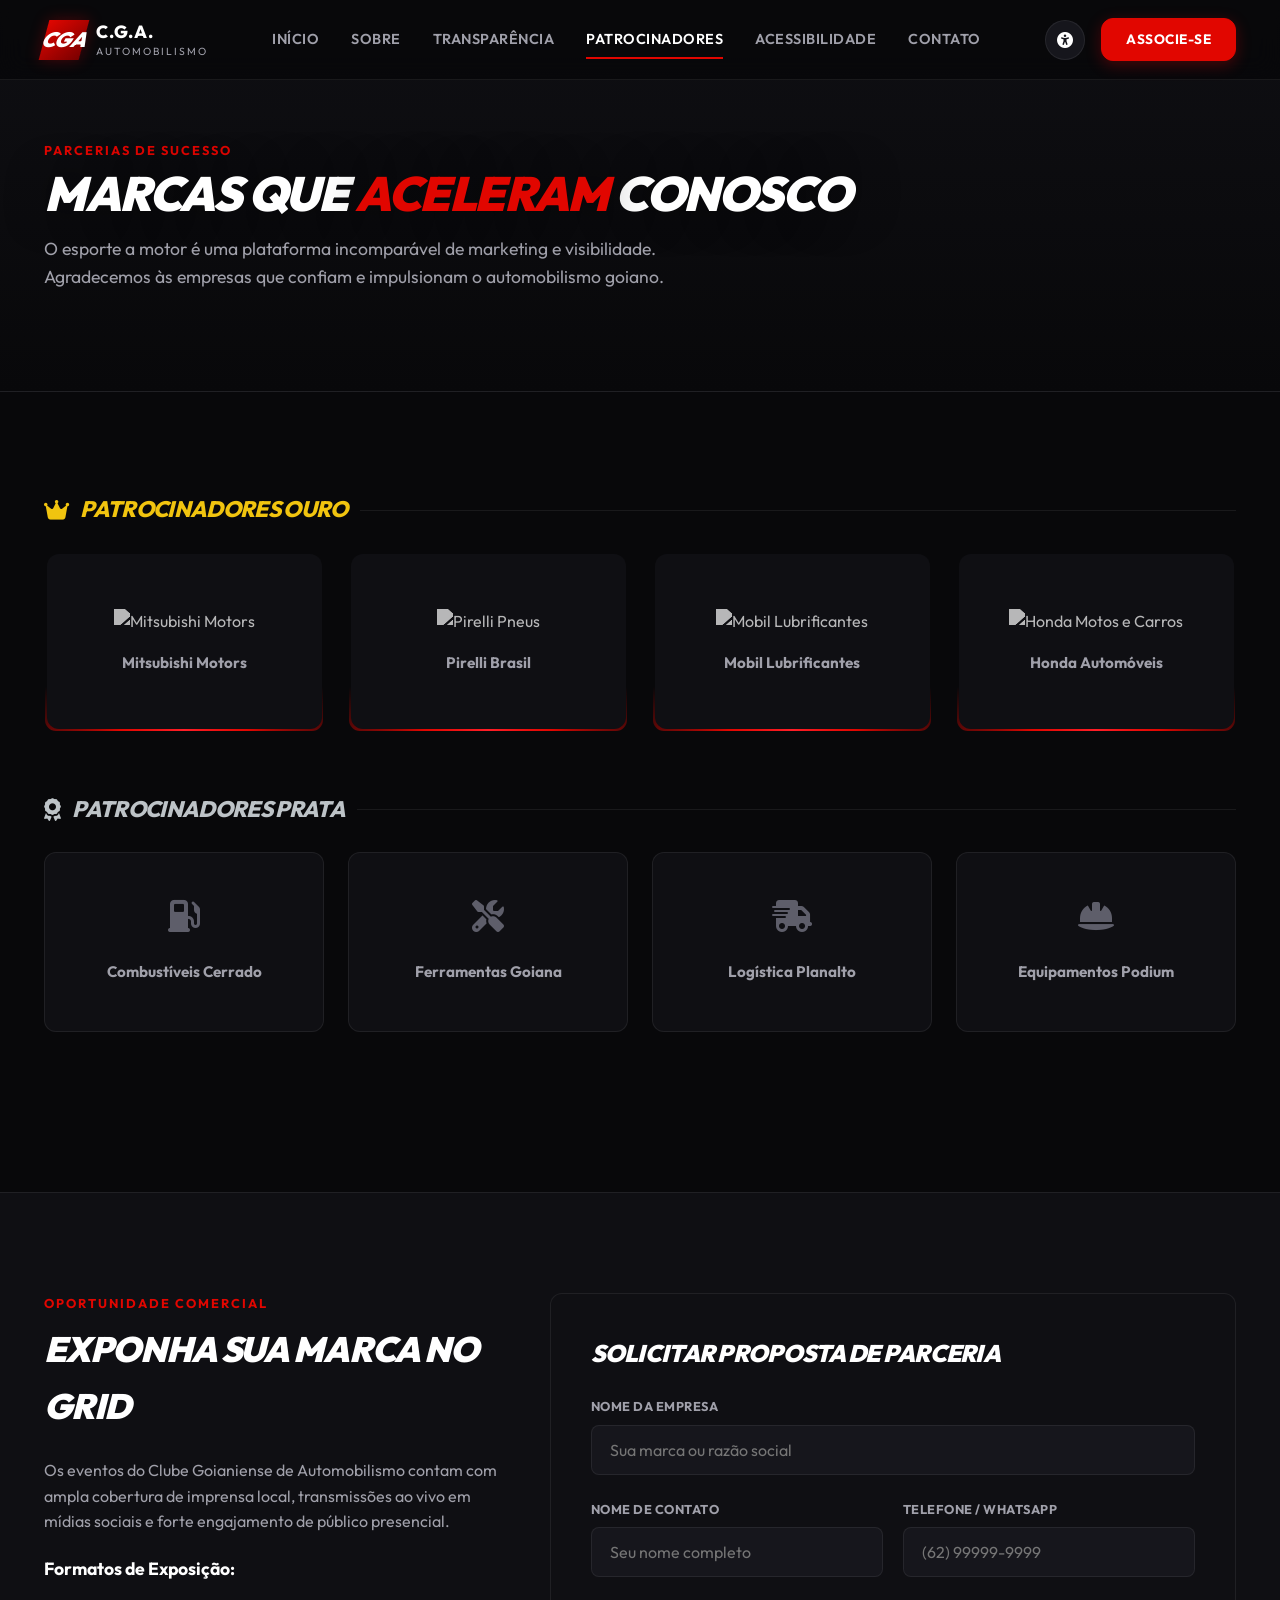
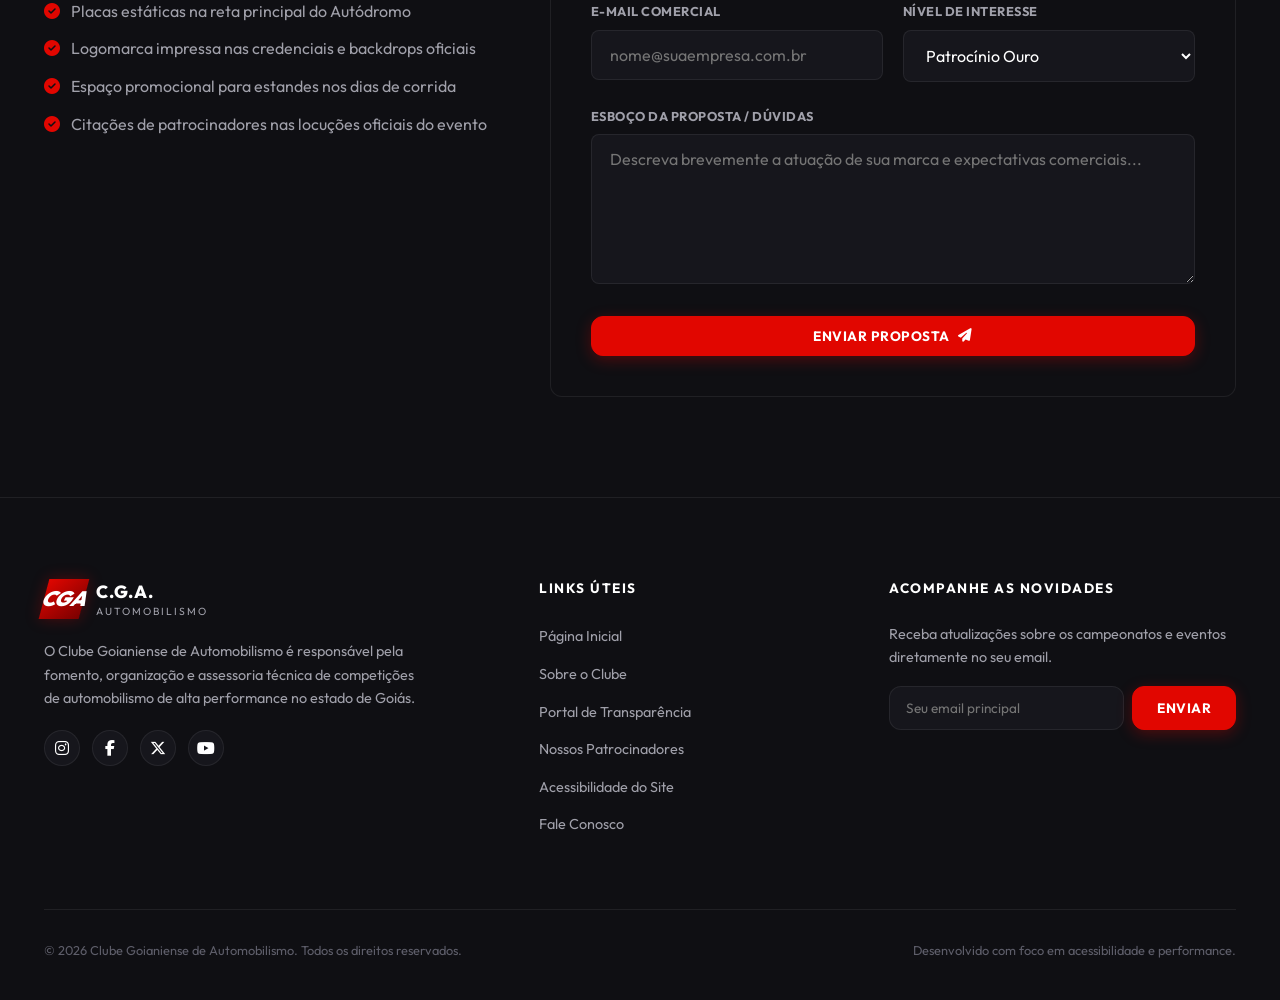
==== patrocinadores.html @ c47cb00b "Convert website from PHP to static HTML for GitHub Pages compatibility" ====
<!DOCTYPE html>
<html lang="pt-BR">
<head>
    <meta charset="UTF-8">
    <meta name="viewport" content="width=device-width, initial-scale=1.0">
    
    <!-- SEO Optimization Meta Tags -->
    <title>Nossos Patrocinadores | Clube Goianiense de Automobilismo</title>
    <meta name="description" content="Veja as marcas que apoiam o automobilismo em Goiás. Descubra os benefícios de patrocinar os eventos da CGA e fale conosco.">
    <meta name="keywords" content="automobilismo, goiania, competições, corridas, kart, marcas e pilotos, automobilismo goiano, cga, clube goianiense">
    <meta name="robots" content="index, follow">
    <link rel="canonical" href="https://cgautomobilismo.com.br/patrocinadores.html">
    
    <!-- Open Graph Tags (Social Media Integration) -->
    <meta property="og:type" content="website">
    <meta property="og:title" content="Nossos Patrocinadores | CGA">
    <meta property="og:description" content="Organização oficial de eventos automobilísticos e competições em Goiás.">
    <meta property="og:url" content="https://cgautomobilismo.com.br/patrocinadores.html">
    <meta property="og:site_name" content="Clube Goianiense de Automobilismo">
    
    <!-- Stylesheets -->
    <link rel="stylesheet" href="assets/css/style.css">
    
    <!-- Font Awesome (for modern icons) -->
    <link rel="stylesheet" href="https://cdnjs.cloudflare.com/ajax/libs/font-awesome/6.4.0/css/all.min.css">
</head>
<body>
    <!-- Accessibility Skip Link -->
    <a href="#main-content" class="skip-link">Pular para o conteúdo principal</a>

    <!-- Top Site Header -->
    <header class="site-header" id="site-header">
        <div class="container nav-container">
            <!-- Brand Logo -->
            <a href="index.html" class="logo" id="logo-cga" aria-label="Clube Goianiense de Automobilismo - Página Inicial">
                <div class="logo-icon">CGA</div>
                <div class="logo-text">
                    C.G.A.
                    <span>Automobilismo</span>
                </div>
            </a>

            <!-- Main Menu Navigation -->
            <nav class="main-nav" id="main-nav" aria-label="Menu principal">
                <a href="index.html" class="nav-link" id="nav-home">Início</a>
                <a href="sobre.html" class="nav-link" id="nav-sobre">Sobre</a>
                <a href="transparencia.html" class="nav-link" id="nav-transparencia">Transparência</a>
                <a href="patrocinadores.html" class="nav-link active" id="nav-patrocinadores">Patrocinadores</a>
                <a href="acessibilidade.html" class="nav-link" id="nav-acessibilidade">Acessibilidade</a>
                <a href="contato.html" class="nav-link" id="nav-contato">Contato</a>
            </nav>

            <!-- Header Action Items -->
            <div class="header-actions">
                <button class="access-widget-btn" id="access-widget-btn" aria-label="Abrir opções de acessibilidade" aria-haspopup="true" aria-expanded="false">
                    <i class="fa-solid fa-universal-access"></i>
                </button>
                <a href="contato.html?ref=associar" class="btn btn-primary" id="btn-header-join">Associe-se</a>
                <button class="menu-toggle" id="menu-toggle" aria-label="Abrir menu de navegação" aria-expanded="false" aria-controls="main-nav">
                    <span></span>
                    <span></span>
                    <span></span>
                </button>
            </div>
        </div>
    </header>

    <!-- Floating Accessibility Control Panel -->
    <div class="accessibility-panel" id="accessibility-panel" role="region" aria-labelledby="acc-panel-title-label">
        <h2 class="acc-panel-title" id="acc-panel-title-label">Acessibilidade</h2>
        
        <!-- Contrast Options -->
        <div class="acc-panel-option">
            <span class="acc-panel-label">Contraste da Tela</span>
            <div class="acc-btn-group">
                <button class="acc-panel-btn active" id="acc-contrast-normal">Padrão</button>
                <button class="acc-panel-btn" id="acc-contrast-high">Alto Contraste</button>
            </div>
        </div>

        <!-- Font Resizing Options -->
        <div class="acc-panel-option">
            <span class="acc-panel-label">Tamanho do Texto</span>
            <div class="acc-btn-group">
                <button class="acc-panel-btn" id="acc-font-decrease" aria-label="Diminuir fonte">A-</button>
                <button class="acc-panel-btn active" id="acc-font-normal" aria-label="Fonte padrão">Normal</button>
                <button class="acc-panel-btn" id="acc-font-increase" aria-label="Aumentar fonte">A+</button>
            </div>
        </div>

        <!-- Dyslexia Font Options -->
        <div class="acc-panel-option">
            <span class="acc-panel-label">Legibilidade de Texto</span>
            <div class="acc-btn-group">
                <button class="acc-panel-btn active" id="acc-font-std">Padrão</button>
                <button class="acc-panel-btn" id="acc-font-dyslexic">Dislexia</button>
            </div>
        </div>
        
        <a href="acessibilidade.html" style="display:block; text-align:center; font-size:0.75rem; color:var(--accent); font-weight:700; margin-top:8px;">Mais detalhes de Acessibilidade</a>
    </div>

    <!-- Main Content Container Wrapper -->
    <main id="main-content">

        <!-- Header Banner -->
        <section class="section-padding" style="padding-top: calc(var(--header-height) + 60px); background: linear-gradient(180deg, var(--bg-secondary) 0%, var(--bg-primary) 100%); border-bottom: 1px solid var(--border-color);" aria-label="Introdução aos Patrocinadores">
            <div class="container">
                <span class="section-subtitle">Parcerias de Sucesso</span>
                <h1 class="hero-title font-italic-bold" style="font-size: 3rem; margin-bottom: 16px;">
                    Marcas que <span class="text-accent">Aceleram</span> Conosco
                </h1>
                <p style="color: var(--text-secondary); max-width: 700px; font-size: 1.1rem;">
                    O esporte a motor é uma plataforma incomparável de marketing e visibilidade. Agradecemos às empresas que confiam e impulsionam o automobilismo goiano.
                </p>
            </div>
        </section>

        <!-- Sponsors Lists Tiers -->
        <section class="section-padding" aria-label="Patrocinadores Atuais">
            <div class="container">
                
                <!-- Gold Tier -->
                <div class="sponsor-tier-section sponsor-tier-gold">
                    <h2 class="sponsor-tier-title font-italic-bold"><i class="fa-solid fa-crown"></i> Patrocinadores Ouro</h2>
                    <div class="sponsors-grid">
                        <div class="sponsor-card bento-neon-border">
                            <img src="https://upload.wikimedia.org/wikipedia/commons/4/40/Mitsubishi_logo.svg" alt="Mitsubishi Motors" class="sponsor-card-logo">
                            <span class="sponsor-card-name">Mitsubishi Motors</span>
                        </div>
                        <div class="sponsor-card bento-neon-border">
                            <img src="https://upload.wikimedia.org/wikipedia/commons/1/1a/Pirelli_Logo.svg" alt="Pirelli Pneus" class="sponsor-card-logo">
                            <span class="sponsor-card-name">Pirelli Brasil</span>
                        </div>
                        <div class="sponsor-card bento-neon-border">
                            <img src="https://upload.wikimedia.org/wikipedia/commons/e/e4/Mobil_Logo.svg" alt="Mobil Lubrificantes" class="sponsor-card-logo">
                            <span class="sponsor-card-name">Mobil Lubrificantes</span>
                        </div>
                        <div class="sponsor-card bento-neon-border">
                            <img src="https://upload.wikimedia.org/wikipedia/commons/0/05/Honda-logo.svg" alt="Honda Motos e Carros" class="sponsor-card-logo">
                            <span class="sponsor-card-name">Honda Automóveis</span>
                        </div>
                    </div>
                </div>

                <!-- Silver Tier -->
                <div class="sponsor-tier-section sponsor-tier-silver" style="margin-top: 60px;">
                    <h2 class="sponsor-tier-title font-italic-bold"><i class="fa-solid fa-award"></i> Patrocinadores Prata</h2>
                    <div class="sponsors-grid">
                        <div class="sponsor-card">
                            <i class="fa-solid fa-gas-pump" style="font-size: 2rem; color: var(--text-muted); margin-bottom: 12px;"></i>
                            <span class="sponsor-card-name">Combustíveis Cerrado</span>
                        </div>
                        <div class="sponsor-card">
                            <i class="fa-solid fa-screwdriver-wrench" style="font-size: 2rem; color: var(--text-muted); margin-bottom: 12px;"></i>
                            <span class="sponsor-card-name">Ferramentas Goiana</span>
                        </div>
                        <div class="sponsor-card">
                            <i class="fa-solid fa-truck-fast" style="font-size: 2rem; color: var(--text-muted); margin-bottom: 12px;"></i>
                            <span class="sponsor-card-name">Logística Planalto</span>
                        </div>
                        <div class="sponsor-card">
                            <i class="fa-solid fa-helmet-safety" style="font-size: 2rem; color: var(--text-muted); margin-bottom: 12px;"></i>
                            <span class="sponsor-card-name">Equipamentos Podium</span>
                        </div>
                    </div>
                </div>

            </div>
        </section>

        <!-- Call to Action Sponsorship Form -->
        <section class="section-padding" style="background-color: var(--bg-secondary); border-top: 1px solid var(--border-color);" aria-label="Seja um Patrocinador">
            <div class="container">
                <div class="contact-grid">
                    <div class="sponsorship-benefits">
                        <span class="section-subtitle">Oportunidade Comercial</span>
                        <h2 class="font-italic-bold" style="font-size: 2.2rem; margin-bottom: 24px;">Exponha Sua Marca no Grid</h2>
                        <p style="color: var(--text-secondary); margin-bottom: 20px;">
                            Os eventos do Clube Goianiense de Automobilismo contam com ampla cobertura de imprensa local, transmissões ao vivo em mídias sociais e forte engajamento de público presencial.
                        </p>
                        <h3 style="font-size: 1.1rem; font-weight: 700; margin-bottom: 16px;">Formatos de Exposição:</h3>
                        <ul style="list-style: none; color: var(--text-secondary); margin-bottom: 24px;">
                            <li style="margin-bottom: 12px;"><i class="fa-solid fa-circle-check text-accent" style="margin-right: 8px;"></i> Placas estáticas na reta principal do Autódromo</li>
                            <li style="margin-bottom: 12px;"><i class="fa-solid fa-circle-check text-accent" style="margin-right: 8px;"></i> Logomarca impressa nas credenciais e backdrops oficiais</li>
                            <li style="margin-bottom: 12px;"><i class="fa-solid fa-circle-check text-accent" style="margin-right: 8px;"></i> Espaço promocional para estandes nos dias de corrida</li>
                            <li style="margin-bottom: 12px;"><i class="fa-solid fa-circle-check text-accent" style="margin-right: 8px;"></i> Citações de patrocinadores nas locuções oficiais do evento</li>
                        </ul>
                    </div>

                    <div class="contact-form">
                        <h3 class="font-italic-bold" style="font-size: 1.5rem; margin-bottom: 24px;">Solicitar Proposta de Parceria</h3>
                        
                        <form id="sponsorship-inquiry" action="javascript:void(0);" onsubmit="alert('Obrigado pelo contato! Nossa comissão comercial responderá sua empresa em até 48 horas.'); this.reset();">
                            <div class="form-group">
                                <label for="company-name" class="form-label">Nome da Empresa</label>
                                <input type="text" id="company-name" class="form-control" required placeholder="Sua marca ou razão social">
                            </div>
                            <div class="form-row">
                                <div class="form-group">
                                    <label for="contact-name" class="form-label">Nome de Contato</label>
                                    <input type="text" id="contact-name" class="form-control" required placeholder="Seu nome completo">
                                </div>
                                <div class="form-group">
                                    <label for="contact-phone" class="form-label">Telefone / WhatsApp</label>
                                    <input type="tel" id="contact-phone" class="form-control" required placeholder="(62) 99999-9999">
                                </div>
                            </div>
                            <div class="form-row">
                                <div class="form-group">
                                    <label for="contact-email" class="form-label">E-mail Comercial</label>
                                    <input type="email" id="contact-email" class="form-control" required placeholder="nome@suaempresa.com.br">
                                </div>
                                <div class="form-group">
                                    <label for="interest-tier" class="form-label">Nível de Interesse</label>
                                    <select id="interest-tier" class="form-control" style="background-color: var(--bg-tertiary);">
                                        <option value="gold">Patrocínio Ouro</option>
                                        <option value="silver">Patrocínio Prata</option>
                                        <option value="bronze">Apoio e Serviços</option>
                                    </select>
                                </div>
                            </div>
                            <div class="form-group">
                                <label for="message" class="form-label">Esboço da Proposta / Dúvidas</label>
                                <textarea id="message" class="form-control" placeholder="Descreva brevemente a atuação de sua marca e expectativas comerciais..."></textarea>
                            </div>
                            <button type="submit" class="btn btn-primary" style="width: 100%;" id="btn-sponsor-submit">Enviar Proposta <i class="fa-solid fa-paper-plane" style="margin-left: 8px;"></i></button>
                        </form>
                    </div>
                </div>
            </div>
        </section>

    </main> <!-- Closing main content container -->

    <!-- Site Footer Section -->
    <footer class="site-footer" id="site-footer">
        <div class="container">
            <div class="footer-top">
                <!-- Column 1: Brand & Bio -->
                <div class="footer-brand">
                    <a href="index.html" class="logo" id="footer-logo" aria-label="CGA Home">
                        <div class="logo-icon">CGA</div>
                        <div class="logo-text">
                            C.G.A.
                            <span>Automobilismo</span>
                        </div>
                    </a>
                    <p class="footer-brand-desc">
                        O Clube Goianiense de Automobilismo é responsável pela fomento, organização e assessoria técnica de competições de automobilismo de alta performance no estado de Goiás.
                    </p>
                    <div class="footer-socials">
                        <a href="https://instagram.com" class="social-icon" aria-label="Instagram da CGA" target="_blank" rel="noopener"><i class="fa-brands fa-instagram"></i></a>
                        <a href="https://facebook.com" class="social-icon" aria-label="Facebook da CGA" target="_blank" rel="noopener"><i class="fa-brands fa-facebook-f"></i></a>
                        <a href="https://twitter.com" class="social-icon" aria-label="Twitter da CGA" target="_blank" rel="noopener"><i class="fa-brands fa-x-twitter"></i></a>
                        <a href="https://youtube.com" class="social-icon" aria-label="YouTube da CGA" target="_blank" rel="noopener"><i class="fa-brands fa-youtube"></i></a>
                    </div>
                </div>

                <!-- Column 2: Quick Navigation -->
                <div class="footer-links">
                    <h3 class="footer-links-title">Links Úteis</h3>
                    <ul class="footer-links-list">
                        <li><a href="index.html" id="footer-link-home">Página Inicial</a></li>
                        <li><a href="sobre.html" id="footer-link-sobre">Sobre o Clube</a></li>
                        <li><a href="transparencia.html" id="footer-link-transparencia">Portal de Transparência</a></li>
                        <li><a href="patrocinadores.html" id="footer-link-patrocinadores">Nossos Patrocinadores</a></li>
                        <li><a href="acessibilidade.html" id="footer-link-acessibilidade">Acessibilidade do Site</a></li>
                        <li><a href="contato.html" id="footer-link-contato">Fale Conosco</a></li>
                    </ul>
                </div>

                <!-- Column 3: Newsletter / Subscription -->
                <div class="footer-newsletter">
                    <h3 class="footer-links-title">Acompanhe as Novidades</h3>
                    <p style="font-size: 0.9rem; color: var(--text-secondary);">Receba atualizações sobre os campeonatos e eventos diretamente no seu email.</p>
                    <form class="newsletter-form" id="newsletter-form" action="javascript:void(0);">
                        <input type="email" placeholder="Seu email principal" class="newsletter-input" id="newsletter-email" required aria-label="Seu email principal">
                        <button type="submit" class="btn btn-primary" id="btn-newsletter-submit">Enviar</button>
                    </form>
                </div>
            </div>

            <!-- Footer Bottom Copy -->
            <div class="footer-bottom">
                <p>&copy; 2026 Clube Goianiense de Automobilismo. Todos os direitos reservados.</p>
                <p>Desenvolvido com foco em acessibilidade e performance.</p>
            </div>
        </div>
    </footer>

    <!-- Main JavaScript file -->
    <script src="assets/js/main.js"></script>
</body>
</html>
---- assets/css/style.css ----
@import url('https://fonts.googleapis.com/css2?family=Outfit:wght@300;400;500;600;700;800;900&display=swap');

:root {
    /* Color Palette */
    --bg-primary: #08080a;
    --bg-secondary: #0f0f13;
    --bg-tertiary: #16161c;
    --accent: #e10600;
    --accent-hover: #ff1e27;
    --accent-glow: rgba(225, 6, 0, 0.3);
    --accent-glow-subtle: rgba(225, 6, 0, 0.08);
    --text-primary: #ffffff;
    --text-secondary: #a0a0aa;
    --text-muted: #5e5e6a;
    --border-color: rgba(255, 255, 255, 0.07);
    --border-hover: rgba(225, 6, 0, 0.3);
    
    /* Layout & Styling */
    --font-primary: 'Outfit', -apple-system, BlinkMacSystemFont, "Segoe UI", Roboto, sans-serif;
    --font-scale: 1;
    --transition-fast: 0.2s ease;
    --transition-normal: 0.3s cubic-bezier(0.4, 0, 0.2, 1);
    --border-radius: 12px;
    --container-width: 1240px;
    --header-height: 80px;
}

/* Accessibility Variables Overwrite */
body.high-contrast {
    --bg-primary: #000000;
    --bg-secondary: #0d0d0d;
    --bg-tertiary: #1a1a1a;
    --accent: #ff0000;
    --accent-hover: #ff3333;
    --accent-glow: rgba(255, 255, 255, 0.8);
    --text-primary: #ffffff;
    --text-secondary: #ffffff;
    --text-muted: #cccccc;
    --border-color: #ffffff;
    --border-hover: #ff0000;
}

body.dyslexic-friendly {
    font-family: 'OpenDyslexic', sans-serif !important;
}

/* Base Reset */
*, *::before, *::after {
    box-sizing: border-box;
    margin: 0;
    padding: 0;
}

html {
    scroll-behavior: smooth;
    font-size: calc(16px * var(--font-scale));
}

body {
    background-color: var(--bg-primary);
    color: var(--text-primary);
    font-family: var(--font-primary);
    line-height: 1.6;
    overflow-x: hidden;
    -webkit-font-smoothing: antialiased;
}

a {
    color: inherit;
    text-decoration: none;
    transition: var(--transition-fast);
}

img {
    max-width: 100%;
    height: auto;
    display: block;
}

button, input, textarea, select {
    font-family: inherit;
    font-size: inherit;
    background: none;
    border: none;
    color: inherit;
}

/* Focus styles for keyboard navigation */
*:focus-visible {
    outline: 2px solid var(--accent);
    outline-offset: 4px;
}

/* Skip Link */
.skip-link {
    position: absolute;
    top: -100px;
    left: 20px;
    background: var(--accent);
    color: #fff;
    padding: 10px 20px;
    z-index: 9999;
    border-radius: 4px;
    font-weight: 600;
    transition: top 0.2s ease;
}
.skip-link:focus {
    top: 20px;
}

/* Helper Layout Classes */
.container {
    width: 100%;
    max-width: var(--container-width);
    margin: 0 auto;
    padding: 0 24px;
}

.section-padding {
    padding: 100px 0;
}

.text-accent {
    color: var(--accent);
}

.text-center {
    text-align: center;
}

.font-italic-bold {
    font-weight: 900;
    font-style: italic;
    text-transform: uppercase;
    letter-spacing: -0.03em;
}

/* Header & Nav */
.site-header {
    height: var(--header-height);
    background-color: rgba(8, 8, 10, 0.85);
    backdrop-filter: blur(12px);
    border-bottom: 1px solid var(--border-color);
    position: fixed;
    top: 0;
    left: 0;
    width: 100%;
    z-index: 1000;
    display: flex;
    align-items: center;
    transition: background-color var(--transition-normal);
}

.site-header.scrolled {
    background-color: rgba(5, 5, 7, 0.95);
    height: 70px;
}

.nav-container {
    display: flex;
    align-items: center;
    justify-content: space-between;
    width: 100%;
}

.logo {
    display: flex;
    align-items: center;
    gap: 12px;
}

.logo-icon {
    width: 40px;
    height: 40px;
    background: linear-gradient(135deg, var(--accent), #7a0000);
    position: relative;
    transform: skewX(-15deg);
    display: flex;
    align-items: center;
    justify-content: center;
    font-weight: 900;
    font-style: italic;
    color: #fff;
    font-size: 1.3rem;
    box-shadow: 0 0 15px var(--accent-glow);
}

.logo-text {
    font-size: 1.1rem;
    font-weight: 800;
    text-transform: uppercase;
    letter-spacing: 1px;
}

.logo-text span {
    display: block;
    font-size: 0.65rem;
    color: var(--text-secondary);
    font-weight: 400;
    letter-spacing: 2px;
    margin-top: -2px;
}

.main-nav {
    display: flex;
    align-items: center;
    gap: 32px;
}

.nav-link {
    font-size: 0.9rem;
    font-weight: 600;
    text-transform: uppercase;
    color: var(--text-secondary);
    letter-spacing: 0.5px;
    position: relative;
    padding: 8px 0;
}

.nav-link::after {
    content: '';
    position: absolute;
    bottom: 0;
    left: 0;
    width: 0;
    height: 2px;
    background-color: var(--accent);
    transition: var(--transition-fast);
}

.nav-link:hover, .nav-link.active {
    color: var(--text-primary);
}

.nav-link:hover::after, .nav-link.active::after {
    width: 100%;
}

.header-actions {
    display: flex;
    align-items: center;
    gap: 16px;
}

.btn {
    display: inline-flex;
    align-items: center;
    justify-content: center;
    padding: 10px 24px;
    border-radius: var(--border-radius);
    font-size: 0.85rem;
    font-weight: 700;
    text-transform: uppercase;
    letter-spacing: 0.5px;
    cursor: pointer;
    transition: var(--transition-normal);
}

.btn-primary {
    background-color: var(--accent);
    color: #ffffff;
    box-shadow: 0 4px 15px var(--accent-glow);
    border: 1px solid var(--accent);
}

.btn-primary:hover {
    background-color: var(--accent-hover);
    transform: translateY(-2px);
    box-shadow: 0 6px 20px var(--accent-glow);
}

.btn-secondary {
    background-color: transparent;
    border: 1px solid var(--border-color);
    color: var(--text-primary);
}

.btn-secondary:hover {
    border-color: var(--accent);
    background-color: rgba(225, 6, 0, 0.05);
    color: var(--accent);
}

.menu-toggle {
    display: none;
    flex-direction: column;
    gap: 6px;
    cursor: pointer;
    z-index: 1100;
}

.menu-toggle span {
    display: block;
    width: 28px;
    height: 3px;
    background-color: var(--text-primary);
    transition: var(--transition-normal);
}

/* Accessibility Widget Panel Button */
.access-widget-btn {
    background: var(--bg-tertiary);
    border: 1px solid var(--border-color);
    width: 40px;
    height: 40px;
    border-radius: 50%;
    display: flex;
    align-items: center;
    justify-content: center;
    cursor: pointer;
    color: var(--text-primary);
    transition: var(--transition-fast);
}

.access-widget-btn:hover {
    border-color: var(--accent);
    background: var(--accent-glow-subtle);
}

/* Accessibility Control Panel */
.accessibility-panel {
    position: fixed;
    top: calc(var(--header-height) + 10px);
    right: 24px;
    width: 320px;
    background-color: var(--bg-secondary);
    border: 1px solid var(--accent);
    border-radius: var(--border-radius);
    padding: 24px;
    box-shadow: 0 10px 40px rgba(0, 0, 0, 0.8), 0 0 15px var(--accent-glow);
    z-index: 999;
    transform: translateY(-20px);
    opacity: 0;
    pointer-events: none;
    transition: opacity var(--transition-normal), transform var(--transition-normal);
}

.accessibility-panel.open {
    opacity: 1;
    transform: translateY(0);
    pointer-events: all;
}

.acc-panel-title {
    font-size: 1.1rem;
    font-weight: 800;
    margin-bottom: 16px;
    border-bottom: 1px solid var(--border-color);
    padding-bottom: 8px;
    text-transform: uppercase;
}

.acc-panel-option {
    margin-bottom: 16px;
}

.acc-panel-label {
    display: block;
    font-size: 0.85rem;
    font-weight: 600;
    color: var(--text-secondary);
    margin-bottom: 8px;
}

.acc-btn-group {
    display: flex;
    gap: 8px;
}

.acc-panel-btn {
    flex: 1;
    background: var(--bg-tertiary);
    border: 1px solid var(--border-color);
    padding: 8px;
    border-radius: 6px;
    font-size: 0.8rem;
    font-weight: 600;
    text-align: center;
    cursor: pointer;
    transition: var(--transition-fast);
}

.acc-panel-btn:hover, .acc-panel-btn.active {
    border-color: var(--accent);
    background-color: var(--accent-glow-subtle);
}

.hero-section {
    position: relative;
    min-height: 100vh;
    display: flex;
    align-items: center;
    padding-top: var(--header-height);
    /* background: radial-gradient(circle at 80% 20%, rgba(225, 6, 0, 0.12) 0%, rgba(8, 8, 10, 0.4) 50%, rgba(8, 8, 10, 1) 100%),
                linear-gradient(180deg, rgba(8,8,10,0.6) 0%, rgba(8,8,10,1) 100%); */
    overflow: hidden;
}

.smoke-divider {
    position: absolute;
    bottom: -5px;
    left: 0;
    width: 100%;
    height: 80px;
    overflow: hidden;
    line-height: 0;
    z-index: 5;
    pointer-events: none;
}

.smoke-divider svg {
    position: relative;
    display: block;
    width: 100%;
    height: 100%;
    filter: blur(12px);
    transform: scale(1.05); /* previene bordes blancos por el blur */
}







.hero-tech-grid {
    position: absolute;
    inset: 0;
    background-image: linear-gradient(rgba(255, 255, 255, 0.015) 1px, transparent 1px),
                      linear-gradient(90deg, rgba(255, 255, 255, 0.015) 1px, transparent 1px);
    background-size: 60px 60px;
    background-position: center;
    pointer-events: none;
    z-index: -1;
    opacity: 0.8;
}

.hero-bg-overlay {
    position: absolute;
    top: 0;
    left: 0;
    width: 100%;
    height: 100%;
    z-index: -2;
    overflow: hidden;
}

.hero-video-bg {
    width: 100%;
    height: 100%;
    object-fit: cover;
    opacity: 0.18;
    background-color: var(--bg-primary);
}

.hero-grid {
    display: grid;
    grid-template-columns: 1.1fr 0.9fr;
    gap: 60px;
    align-items: center;
    position: relative;
    z-index: 2;
}

.hero-badge {
    display: inline-flex;
    align-items: center;
    gap: 8px;
    background: linear-gradient(90deg, rgba(225, 6, 0, 0.15) 0%, rgba(225, 6, 0, 0.05) 100%);
    border: 1px solid rgba(225, 6, 0, 0.4);
    color: #ff3333;
    font-weight: 700;
    font-size: 0.75rem;
    text-transform: uppercase;
    padding: 6px 16px;
    border-radius: 50px;
    letter-spacing: 1.5px;
    margin-bottom: 24px;
    box-shadow: 0 0 15px rgba(225, 6, 0, 0.15);
}

.hero-title {
    font-size: clamp(2.5rem, 4.5vw, 4rem);
    line-height: 1.05;
    margin-bottom: 24px;
    text-shadow: 0 0 40px rgba(0,0,0,0.5);
}

.hero-title .text-accent {
    position: relative;
    display: inline-block;
}

.hero-title .text-accent::after {
    content: '';
    position: absolute;
    bottom: 8px;
    left: 0;
    width: 100%;
    height: 6px;
    background-color: rgba(225, 6, 0, 0.2);
    z-index: -1;
    transform: skewX(-15deg);
}

.hero-desc {
    font-size: 1.05rem;
    color: var(--text-secondary);
    max-width: 580px;
    margin-bottom: 40px;
    line-height: 1.7;
}

.hero-btns {
    display: flex;
    gap: 16px;
}

/* Hero Bento Grid */
.hero-bento-grid {
    display: grid;
    grid-template-columns: repeat(2, 1fr);
    grid-template-rows: auto auto;
    gap: 16px;
    width: 100%;
    max-width: 540px;
    margin-left: auto;
}

.bento-card {
    background: rgba(15, 15, 19, 0.55);
    backdrop-filter: blur(16px) saturate(180%);
    -webkit-backdrop-filter: blur(16px) saturate(180%);
    border: 1px solid rgba(255, 255, 255, 0.05);
    border-radius: 14px;
    padding: 24px;
    display: flex;
    flex-direction: column;
    justify-content: space-between;
    transition: var(--transition-normal);
    position: relative;
    overflow: hidden;
}

.bento-card:hover {
    border-color: rgba(225, 6, 0, 0.35);
    transform: translateY(-4px);
    box-shadow: 0 15px 30px rgba(0, 0, 0, 0.5), 
                0 0 15px rgba(225, 6, 0, 0.08);
}

.bento-card-large {
    grid-column: span 2;
}

.bento-card-title {
    font-size: 0.75rem;
    font-weight: 800;
    text-transform: uppercase;
    color: var(--text-muted);
    letter-spacing: 1.5px;
    margin-bottom: 16px;
    display: flex;
    align-items: center;
    gap: 8px;
}

.bento-card-title i {
    color: var(--accent);
}

/* Category Tags styling */
.bento-categories {
    display: flex;
    flex-wrap: wrap;
    gap: 8px;
}

.bento-tag {
    background: rgba(8, 8, 10, 0.6);
    border: 1px solid rgba(255, 255, 255, 0.05);
    padding: 8px 14px;
    border-radius: 8px;
    font-size: 0.75rem;
    font-weight: 700;
    color: var(--text-secondary);
    transition: var(--transition-fast);
}

.bento-tag:hover {
    color: #fff;
    border-color: var(--accent);
    background: rgba(225, 6, 0, 0.1);
    box-shadow: 0 0 12px rgba(225, 6, 0, 0.2);
}

/* Lap Record styling */
.bento-record-value {
    font-size: 1.8rem;
    font-weight: 900;
    color: #fff;
    line-height: 1.1;
    font-style: italic;
    font-variant-numeric: tabular-nums;
}

.bento-record-label {
    font-size: 0.65rem;
    font-weight: 700;
    color: var(--text-secondary);
    margin-top: 8px;
}

.bento-wave {
    position: absolute;
    bottom: 0;
    left: 0;
    width: 100%;
    height: 35px;
    opacity: 0.15;
    background-image: repeating-linear-gradient(90deg, var(--accent) 0px, var(--accent) 2px, transparent 2px, transparent 15px);
    transition: var(--transition-normal);
}

.bento-card:hover .bento-wave {
    opacity: 0.3;
    animation: marqueeSpeed 0.8s linear infinite;
}

@keyframes marqueeSpeed {
    from { background-position-x: 0px; }
    to { background-position-x: -30px; }
}

/* Affiliation card styling */
.bento-filiacao-inner {
    display: flex;
    flex-direction: column;
    align-items: flex-start;
}

.bento-card-carbon {
    background-image: radial-gradient(rgba(255, 255, 255, 0.02) 1px, transparent 0),
                      radial-gradient(rgba(255, 255, 255, 0.02) 1px, transparent 0);
    background-size: 8px 8px;
    background-position: 0 0, 4px 4px;
    background-color: #0c0c0f;
}

.bento-pass-badge {
    display: inline-flex;
    align-items: center;
    gap: 6px;
    background: linear-gradient(135deg, #ffd700, #b8860b);
    color: #000;
    font-weight: 900;
    font-size: 0.6rem;
    padding: 3px 8px;
    border-radius: 4px;
    text-transform: uppercase;
    margin-bottom: 8px;
}

.bento-pass-text {
    font-size: 1.1rem;
    font-weight: 800;
    text-transform: uppercase;
    font-style: italic;
    color: #fff;
}

.bento-pass-desc {
    font-size: 0.65rem;
    color: var(--text-muted);
    margin-top: 4px;
}

/* Bento Card Neon LED border trace */
.bento-neon-border {
    position: relative;
    overflow: hidden;
    z-index: 1;
    background-color: transparent !important;
    border-color: transparent !important;
}

.bento-neon-border::before {
    content: '';
    position: absolute;
    top: -50%;
    left: -50%;
    width: 200%;
    height: 200%;
    background: conic-gradient(
        from 0deg,
        transparent 30%,
        var(--accent) 40%,
        var(--accent-hover) 50%,
        var(--accent) 60%,
        transparent 70%
    );
    animation: rotateNeon 6s linear infinite;
    z-index: -2;
}

.bento-neon-border::after {
    content: '';
    position: absolute;
    inset: 1.5px;
    background: var(--bg-secondary);
    border-radius: inherit;
    z-index: -1;
    transition: background var(--transition-fast);
}

.bento-card-carbon.bento-neon-border::after {
    background-image: radial-gradient(rgba(255, 255, 255, 0.02) 1px, transparent 0),
                      radial-gradient(rgba(255, 255, 255, 0.02) 1px, transparent 0);
    background-size: 8px 8px;
    background-position: 0 0, 4px 4px;
    background-color: #0c0c0f;
}

.bento-neon-border:hover::after {
    background-color: var(--bg-tertiary);
}

@keyframes rotateNeon {
    from {
        transform: rotate(0deg);
    }
    to {
        transform: rotate(360deg);
    }
}





/* Page Section Headers */
.section-header {
    display: flex;
    justify-content: space-between;
    align-items: flex-end;
    margin-bottom: 48px;
}

.section-subtitle {
    font-size: 0.8rem;
    font-weight: 700;
    text-transform: uppercase;
    letter-spacing: 2px;
    color: var(--accent);
    margin-bottom: 8px;
    display: block;
}

.section-title {
    font-size: 2.2rem;
    font-weight: 900;
}

/* Grid & Cards (Redline Inspired) */
.events-grid {
    display: grid;
    grid-template-columns: 1.2fr 0.8fr;
    gap: 32px;
}

.card-glowing {
    background-color: var(--bg-secondary);
    border: 1px solid var(--border-color);
    border-radius: var(--border-radius);
    padding: 32px;
    position: relative;
    overflow: hidden;
    transition: var(--transition-normal);
}

.card-glowing::before {
    content: '';
    position: absolute;
    top: 0;
    left: 0;
    width: 100%;
    height: 3px;
    background: linear-gradient(90deg, var(--accent), transparent);
    opacity: 0;
    transition: var(--transition-normal);
}

.card-glowing:hover {
    border-color: var(--border-hover);
    box-shadow: 0 10px 30px rgba(0, 0, 0, 0.4), 0 0 20px var(--accent-glow-subtle);
    transform: translateY(-4px);
}

.card-glowing:hover::before {
    opacity: 1;
}

.event-live-indicator {
    display: flex;
    align-items: center;
    gap: 8px;
    color: var(--accent);
    font-weight: 700;
    font-size: 0.75rem;
    text-transform: uppercase;
    margin-bottom: 24px;
}

.event-live-indicator span.pulse-dot {
    width: 8px;
    height: 8px;
    border-radius: 50%;
    background-color: var(--accent);
    box-shadow: 0 0 8px var(--accent);
    animation: pulse 1.5s infinite;
}

@keyframes pulse {
    0% { transform: scale(0.95); box-shadow: 0 0 0 0 rgba(225, 6, 0, 0.7); }
    70% { transform: scale(1); box-shadow: 0 0 0 6px rgba(225, 6, 0, 0); }
    100% { transform: scale(0.95); box-shadow: 0 0 0 0 rgba(225, 6, 0, 0); }
}

.event-title {
    font-size: 1.8rem;
    line-height: 1.2;
    margin-bottom: 16px;
}

.event-meta {
    display: flex;
    gap: 24px;
    margin-bottom: 24px;
    font-size: 0.85rem;
    color: var(--text-secondary);
}

.event-meta-item {
    display: flex;
    align-items: center;
    gap: 8px;
}

.event-map-container {
    background-color: var(--bg-tertiary);
    border: 1px solid var(--border-color);
    border-radius: 8px;
    height: 180px;
    display: flex;
    align-items: center;
    justify-content: center;
    margin-bottom: 24px;
    position: relative;
    overflow: hidden;
}

.event-map-img {
    width: 100%;
    height: 100%;
    object-fit: cover;
    opacity: 0.4;
}

.event-map-overlay {
    position: absolute;
    inset: 0;
    background: radial-gradient(circle, transparent 20%, var(--bg-tertiary) 80%);
}

.event-leaderboard {
    margin-top: 24px;
}

.leaderboard-title {
    font-size: 0.85rem;
    font-weight: 700;
    text-transform: uppercase;
    color: var(--text-secondary);
    margin-bottom: 16px;
    letter-spacing: 1px;
}

.leaderboard-table {
    width: 100%;
    border-collapse: collapse;
}

.leaderboard-table th, .leaderboard-table td {
    padding: 10px 0;
    text-align: left;
    font-size: 0.85rem;
    border-bottom: 1px solid var(--border-color);
}

.leaderboard-table th {
    color: var(--text-muted);
    font-weight: 600;
}

.leaderboard-table tr:last-child td {
    border-bottom: none;
}

/* Drivers / Board Section */
.roster-grid {
    display: grid;
    grid-template-columns: repeat(3, 1fr);
    gap: 24px;
}

.driver-card {
    background-color: var(--bg-secondary);
    border: 1px solid var(--border-color);
    border-radius: var(--border-radius);
    overflow: hidden;
    position: relative;
    transition: var(--transition-normal);
}

.driver-card:hover {
    border-color: var(--border-hover);
    transform: translateY(-4px);
}

.driver-img-wrapper {
    height: 300px;
    background-color: var(--bg-tertiary);
    position: relative;
}

.driver-img {
    width: 100%;
    height: 100%;
    object-fit: cover;
    object-position: center top;
}

.driver-overlay {
    position: absolute;
    bottom: 0;
    left: 0;
    width: 100%;
    height: 60%;
    background: linear-gradient(0deg, var(--bg-secondary) 0%, transparent 100%);
}

.driver-number {
    position: absolute;
    top: 20px;
    left: 20px;
    font-size: 3rem;
    font-weight: 900;
    color: rgba(255, 255, 255, 0.07);
    line-height: 1;
}

.driver-info {
    padding: 24px;
    position: relative;
    margin-top: -30px;
}

.driver-role {
    font-size: 0.75rem;
    font-weight: 700;
    text-transform: uppercase;
    color: var(--accent);
    letter-spacing: 1px;
}

.driver-name {
    font-size: 1.3rem;
    font-weight: 800;
    margin-top: 4px;
}

/* News Section */
.news-grid {
    display: grid;
    grid-template-columns: repeat(4, 1fr);
    gap: 20px;
}

.news-card {
    transition: var(--transition-normal);
}

.news-img-wrapper {
    height: 160px;
    border-radius: var(--border-radius);
    overflow: hidden;
    background-color: var(--bg-tertiary);
    margin-bottom: 16px;
    position: relative;
    border: 1px solid var(--border-color);
}

.news-img {
    width: 100%;
    height: 100%;
    object-fit: cover;
    transition: transform var(--transition-normal);
}

.news-card:hover .news-img {
    transform: scale(1.05);
}

.news-date {
    font-size: 0.75rem;
    font-weight: 600;
    color: var(--accent);
    margin-bottom: 8px;
    text-transform: uppercase;
}

.news-title {
    font-size: 0.95rem;
    font-weight: 700;
    line-height: 1.4;
    color: var(--text-primary);
}

.news-card:hover .news-title {
    color: var(--accent);
}

/* Sponsors Marquee */
.sponsors-marquee-section {
    background-color: #050507;
    padding: 60px 0;
    border-top: 1px solid var(--border-color);
    border-bottom: 1px solid var(--border-color);
}

.sponsors-marquee-container {
    display: flex;
    align-items: center;
    justify-content: space-around;
    flex-wrap: wrap;
    gap: 40px;
}

.sponsor-logo-img {
    height: 35px;
    width: auto;
    filter: brightness(0) invert(1) opacity(0.5);
    transition: filter var(--transition-fast);
}

.sponsor-logo-img:hover {
    filter: brightness(1) invert(0) opacity(1);
}

/* Footer Section */
.site-footer {
    background-color: var(--bg-secondary);
    border-top: 1px solid var(--border-color);
    padding: 80px 0 40px 0;
}

.footer-top {
    display: grid;
    grid-template-columns: 1.5fr 1fr 1fr;
    gap: 60px;
    margin-bottom: 60px;
}

.footer-brand-desc {
    color: var(--text-secondary);
    margin: 20px 0;
    font-size: 0.9rem;
    max-width: 380px;
}

.footer-socials {
    display: flex;
    gap: 12px;
}

.social-icon {
    width: 36px;
    height: 36px;
    border-radius: 50%;
    background-color: var(--bg-tertiary);
    border: 1px solid var(--border-color);
    display: flex;
    align-items: center;
    justify-content: center;
    transition: var(--transition-fast);
}

.social-icon:hover {
    border-color: var(--accent);
    background-color: var(--accent-glow-subtle);
    color: var(--accent);
    transform: translateY(-2px);
}

.footer-links-title {
    font-size: 0.85rem;
    font-weight: 700;
    text-transform: uppercase;
    letter-spacing: 1.5px;
    margin-bottom: 24px;
    color: var(--text-primary);
}

.footer-links-list {
    list-style: none;
}

.footer-links-list li {
    margin-bottom: 12px;
}

.footer-links-list a {
    font-size: 0.9rem;
    color: var(--text-secondary);
}

.footer-links-list a:hover {
    color: var(--accent);
    padding-left: 4px;
}

.newsletter-form {
    display: flex;
    gap: 8px;
    margin-top: 16px;
}

.newsletter-input {
    flex: 1;
    background-color: var(--bg-tertiary);
    border: 1px solid var(--border-color);
    padding: 12px 16px;
    border-radius: var(--border-radius);
    color: var(--text-primary);
    font-size: 0.85rem;
}

.newsletter-input:focus {
    border-color: var(--accent);
}

.footer-bottom {
    border-top: 1px solid var(--border-color);
    padding-top: 30px;
    display: flex;
    align-items: center;
    justify-content: space-between;
    font-size: 0.8rem;
    color: var(--text-muted);
}

/* Contact Page Styles */
.contact-grid {
    display: grid;
    grid-template-columns: 0.8fr 1.2fr;
    gap: 48px;
}

.contact-info-list {
    margin-top: 32px;
}

.contact-info-item {
    display: flex;
    gap: 16px;
    margin-bottom: 32px;
}

.contact-info-icon {
    width: 48px;
    height: 48px;
    background-color: var(--bg-tertiary);
    border: 1px solid var(--border-color);
    border-radius: 50%;
    display: flex;
    align-items: center;
    justify-content: center;
    color: var(--accent);
    font-size: 1.2rem;
    flex-shrink: 0;
}

.contact-info-title {
    font-size: 0.8rem;
    font-weight: 700;
    text-transform: uppercase;
    color: var(--text-muted);
}

.contact-info-value {
    font-size: 1.05rem;
    font-weight: 500;
    margin-top: 4px;
}

.contact-form {
    background-color: var(--bg-secondary);
    border: 1px solid var(--border-color);
    border-radius: var(--border-radius);
    padding: 40px;
}

.form-group {
    margin-bottom: 24px;
}

.form-row {
    display: grid;
    grid-template-columns: repeat(2, 1fr);
    gap: 20px;
}

.form-label {
    display: block;
    font-size: 0.8rem;
    font-weight: 700;
    text-transform: uppercase;
    margin-bottom: 8px;
    color: var(--text-secondary);
    letter-spacing: 0.5px;
}

.form-control {
    width: 100%;
    background-color: var(--bg-tertiary);
    border: 1px solid var(--border-color);
    padding: 14px 18px;
    border-radius: 8px;
    color: var(--text-primary);
    transition: var(--transition-fast);
}

.form-control:focus {
    border-color: var(--accent);
    box-shadow: 0 0 10px var(--accent-glow-subtle);
    outline: none;
}

textarea.form-control {
    resize: vertical;
    min-height: 150px;
}

.alert-box {
    padding: 16px;
    border-radius: 8px;
    margin-bottom: 24px;
    font-weight: 600;
    font-size: 0.9rem;
}

.alert-success {
    background-color: rgba(46, 204, 113, 0.15);
    border: 1px solid #2ecc71;
    color: #2ecc71;
}

.alert-error {
    background-color: rgba(231, 76, 60, 0.15);
    border: 1px solid #e74c3c;
    color: #e74c3c;
}

/* Accessibility Info Page */
.access-shortcuts-grid {
    display: grid;
    grid-template-columns: repeat(2, 1fr);
    gap: 24px;
    margin-top: 32px;
}

.shortcut-card {
    background-color: var(--bg-secondary);
    border: 1px solid var(--border-color);
    border-radius: var(--border-radius);
    padding: 24px;
    display: flex;
    justify-content: space-between;
    align-items: center;
}

.shortcut-action {
    font-weight: 600;
}

.shortcut-keys kbd {
    background-color: var(--bg-tertiary);
    border: 1px solid var(--border-color);
    padding: 6px 12px;
    border-radius: 4px;
    font-family: monospace;
    font-size: 0.9rem;
    box-shadow: 0 2px 0 var(--border-color);
}

/* Transparency Portal accordions */
.transparency-accordion {
    margin-top: 32px;
}

.accordion-item {
    background-color: var(--bg-secondary);
    border: 1px solid var(--border-color);
    border-radius: var(--border-radius);
    margin-bottom: 16px;
    overflow: hidden;
}

.accordion-header {
    padding: 24px;
    display: flex;
    justify-content: space-between;
    align-items: center;
    cursor: pointer;
    font-weight: 700;
    transition: var(--transition-fast);
}

.accordion-header:hover {
    background-color: var(--bg-tertiary);
}

.accordion-icon {
    width: 24px;
    height: 24px;
    border-radius: 50%;
    background-color: var(--bg-tertiary);
    display: flex;
    align-items: center;
    justify-content: center;
    transition: var(--transition-normal);
}

.accordion-item.active .accordion-icon {
    transform: rotate(180deg);
    background-color: var(--accent);
    color: #fff;
}

.accordion-content {
    max-height: 0;
    overflow: hidden;
    transition: max-height var(--transition-normal) ease-out;
}

.accordion-content-inner {
    padding: 0 24px 24px 24px;
    border-top: 1px solid var(--border-color);
    padding-top: 24px;
    color: var(--text-secondary);
}

.transparency-doc-list {
    list-style: none;
    margin-top: 16px;
}

.transparency-doc-item {
    display: flex;
    justify-content: space-between;
    align-items: center;
    padding: 12px 16px;
    background-color: var(--bg-tertiary);
    border-radius: 8px;
    margin-bottom: 8px;
    border: 1px solid var(--border-color);
}

.transparency-doc-link {
    color: var(--text-primary);
    font-weight: 600;
    display: inline-flex;
    align-items: center;
    gap: 8px;
}

.transparency-doc-link:hover {
    color: var(--accent);
}

.transparency-doc-meta {
    font-size: 0.8rem;
    color: var(--text-muted);
}

/* Sponsors Tiers Page */
.sponsor-tier-section {
    margin-bottom: 60px;
}

.sponsor-tier-title {
    font-size: 1.4rem;
    font-weight: 800;
    margin-bottom: 24px;
    display: flex;
    align-items: center;
    gap: 12px;
}

.sponsor-tier-title::after {
    content: '';
    flex: 1;
    height: 1px;
    background-color: var(--border-color);
}

.sponsor-tier-gold .sponsor-tier-title { color: #f1c40f; }
.sponsor-tier-silver .sponsor-tier-title { color: #bdc3c7; }
.sponsor-tier-bronze .sponsor-tier-title { color: #d35400; }

.sponsors-grid {
    display: grid;
    grid-template-columns: repeat(4, 1fr);
    gap: 24px;
}

.sponsor-card {
    background-color: var(--bg-secondary);
    border: 1px solid var(--border-color);
    border-radius: var(--border-radius);
    padding: 40px 20px;
    display: flex;
    flex-direction: column;
    align-items: center;
    justify-content: center;
    min-height: 180px;
    transition: var(--transition-normal);
}

.sponsor-card:hover {
    border-color: var(--border-hover);
    transform: translateY(-4px);
    box-shadow: 0 10px 30px rgba(0, 0, 0, 0.4);
}

.sponsor-card-logo {
    max-height: 50px;
    max-width: 80%;
    filter: brightness(0) invert(1);
    opacity: 0.7;
    transition: opacity var(--transition-fast), filter var(--transition-fast);
}

.sponsor-card:hover .sponsor-card-logo {
    opacity: 1;
    filter: none;
}

.sponsor-card-name {
    margin-top: 16px;
    font-weight: 700;
    font-size: 0.95rem;
    color: var(--text-secondary);
}

/* About Page Board / History */
.about-history-section {
    display: grid;
    grid-template-columns: 1fr 1fr;
    gap: 60px;
    align-items: center;
}

.about-history-img-wrapper {
    position: relative;
    border-radius: var(--border-radius);
    overflow: hidden;
    border: 1px solid var(--border-color);
    height: 450px;
}

.about-history-img-wrapper::after {
    content: '';
    position: absolute;
    inset: 0;
    background: linear-gradient(to top, rgba(8, 8, 10, 0.8), transparent);
}

.about-history-img {
    width: 100%;
    height: 100%;
    object-fit: cover;
}

.about-values-grid {
    display: grid;
    grid-template-columns: repeat(3, 1fr);
    gap: 24px;
    margin-top: 60px;
}

.value-card {
    background-color: var(--bg-secondary);
    border: 1px solid var(--border-color);
    border-radius: var(--border-radius);
    padding: 32px;
}

.value-icon {
    font-size: 2rem;
    color: var(--accent);
    margin-bottom: 20px;
}

.value-title {
    font-size: 1.25rem;
    font-weight: 800;
    margin-bottom: 12px;
}

.value-desc {
    color: var(--text-secondary);
    font-size: 0.9rem;
}

/* Responsive Styles */
@media (max-width: 1024px) {
    .hero-grid {
        grid-template-columns: 1fr;
        text-align: center;
    }
    .hero-desc {
        margin-left: auto;
        margin-right: auto;
    }
    .hero-btns {
        justify-content: center;
    }
    .hero-bento-grid {
        margin-top: 45px;
        margin-left: auto;
        margin-right: auto;
    }
    .stats-grid {
        grid-template-columns: repeat(2, 1fr);
    }
    .stat-item:nth-child(2)::after {
        display: none;
    }
    .events-grid {
        grid-template-columns: 1fr;
    }
    .roster-grid {
        grid-template-columns: repeat(2, 1fr);
    }
    .news-grid {
        grid-template-columns: repeat(2, 1fr);
    }
    .contact-grid {
        grid-template-columns: 1fr;
    }
    .about-history-section {
        grid-template-columns: 1fr;
    }
    .about-history-img-wrapper {
        height: 300px;
    }
}

@media (max-width: 768px) {
    .main-nav {
        position: fixed;
        top: var(--header-height);
        left: -100%;
        width: 100%;
        height: calc(100vh - var(--header-height));
        background-color: var(--bg-secondary);
        flex-direction: column;
        justify-content: center;
        gap: 40px;
        transition: var(--transition-normal);
        z-index: 998;
    }
    .main-nav.open {
        left: 0;
    }
    .menu-toggle {
        display: flex;
    }
    .menu-toggle.open span:nth-child(1) {
        transform: rotate(45deg) translate(6px, 6px);
    }
    .menu-toggle.open span:nth-child(2) {
        opacity: 0;
    }
    .menu-toggle.open span:nth-child(3) {
        transform: rotate(-45deg) translate(7px, -8px);
    }
    .header-actions {
        margin-right: 20px;
    }
    .sponsors-grid {
        grid-template-columns: repeat(2, 1fr);
    }
    .about-values-grid {
        grid-template-columns: 1fr;
    }
    .footer-top {
        grid-template-columns: 1fr;
        gap: 40px;
    }
    .footer-bottom {
        flex-direction: column;
        gap: 16px;
        text-align: center;
    }
}

@media (max-width: 480px) {
    .roster-grid {
        grid-template-columns: 1fr;
    }
    .news-grid {
        grid-template-columns: 1fr;
    }
    .sponsors-grid {
        grid-template-columns: 1fr;
    }
    .stats-grid {
        grid-template-columns: 1fr;
    }
    .stat-item::after {
        display: none;
    }
    .form-row {
        grid-template-columns: 1fr;
    }
}
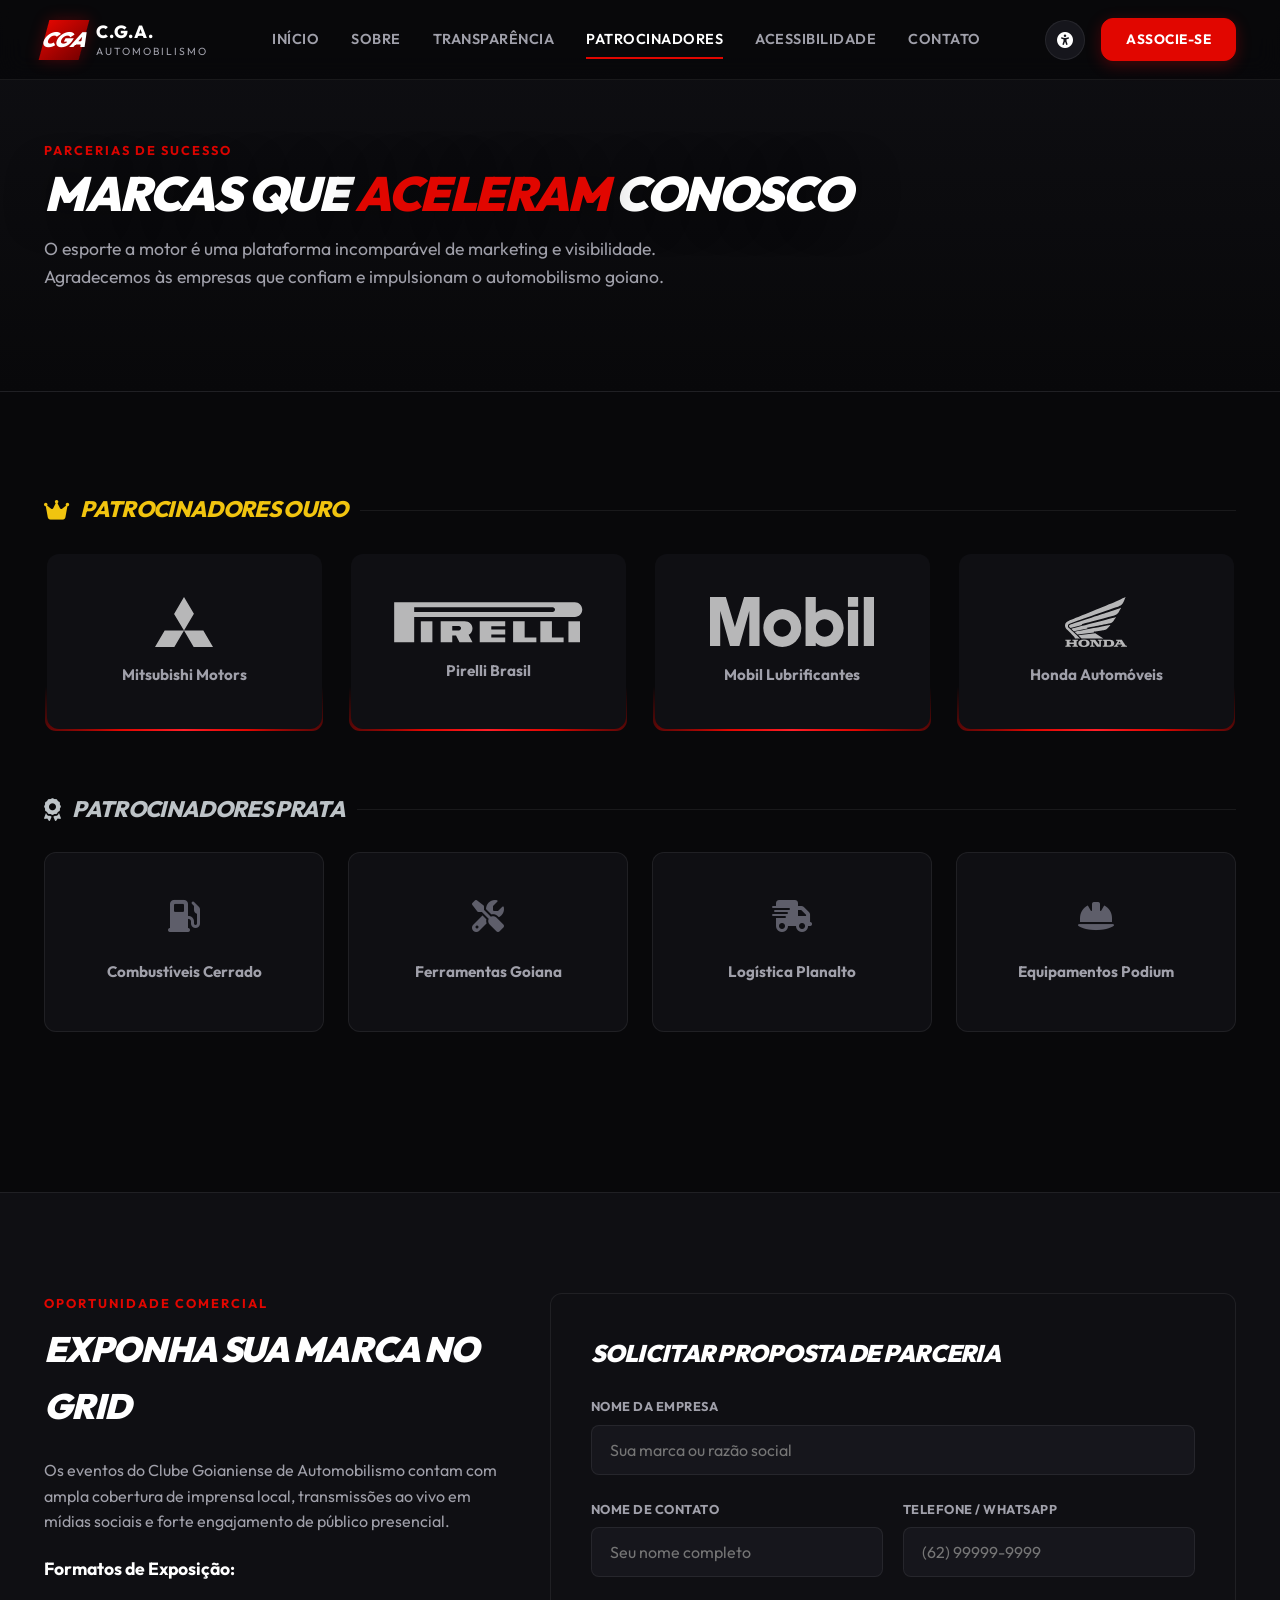
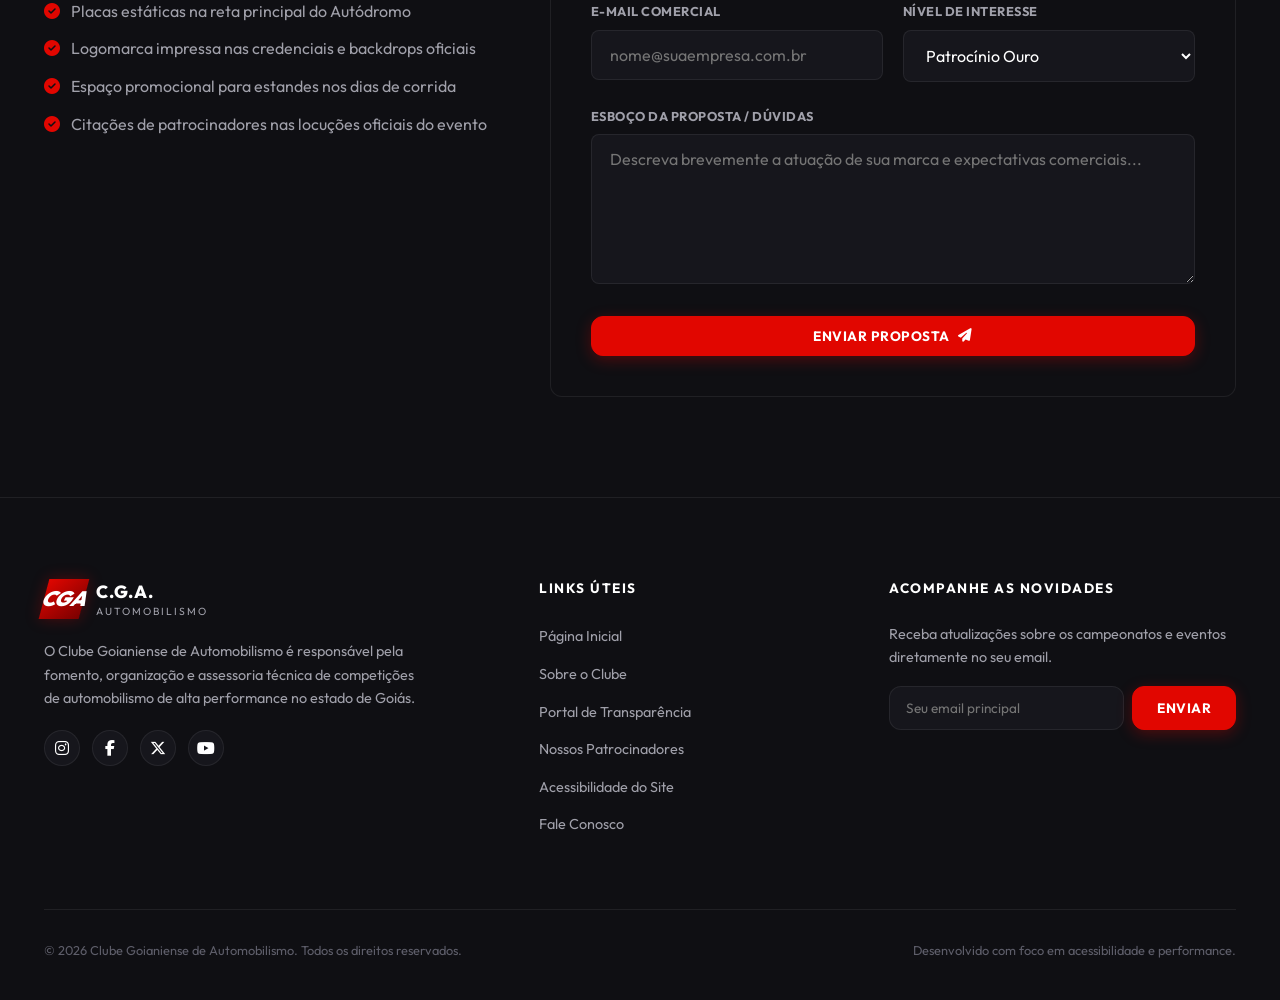
==== commit 22ae62f8: "Atualizações de Conteúdo" ====
--- a/patrocinadores.html
+++ b/patrocinadores.html
@@ -125,19 +125,19 @@
                     <h2 class="sponsor-tier-title font-italic-bold"><i class="fa-solid fa-crown"></i> Patrocinadores Ouro</h2>
                     <div class="sponsors-grid">
                         <div class="sponsor-card bento-neon-border">
-                            <img src="https://upload.wikimedia.org/wikipedia/commons/4/40/Mitsubishi_logo.svg" alt="Mitsubishi Motors" class="sponsor-card-logo">
+                            <img src="assets/images/mitsubishi.svg" alt="Mitsubishi Motors" class="sponsor-card-logo">
                             <span class="sponsor-card-name">Mitsubishi Motors</span>
                         </div>
                         <div class="sponsor-card bento-neon-border">
-                            <img src="https://upload.wikimedia.org/wikipedia/commons/1/1a/Pirelli_Logo.svg" alt="Pirelli Pneus" class="sponsor-card-logo">
+                            <img src="assets/images/pirelli.svg" alt="Pirelli Pneus" class="sponsor-card-logo">
                             <span class="sponsor-card-name">Pirelli Brasil</span>
                         </div>
                         <div class="sponsor-card bento-neon-border">
-                            <img src="https://upload.wikimedia.org/wikipedia/commons/e/e4/Mobil_Logo.svg" alt="Mobil Lubrificantes" class="sponsor-card-logo">
+                            <img src="assets/images/mobil.svg" alt="Mobil Lubrificantes" class="sponsor-card-logo">
                             <span class="sponsor-card-name">Mobil Lubrificantes</span>
                         </div>
                         <div class="sponsor-card bento-neon-border">
-                            <img src="https://upload.wikimedia.org/wikipedia/commons/0/05/Honda-logo.svg" alt="Honda Motos e Carros" class="sponsor-card-logo">
+                            <img src="assets/images/honda.svg" alt="Honda Motos e Carros" class="sponsor-card-logo">
                             <span class="sponsor-card-name">Honda Automóveis</span>
                         </div>
                     </div>
